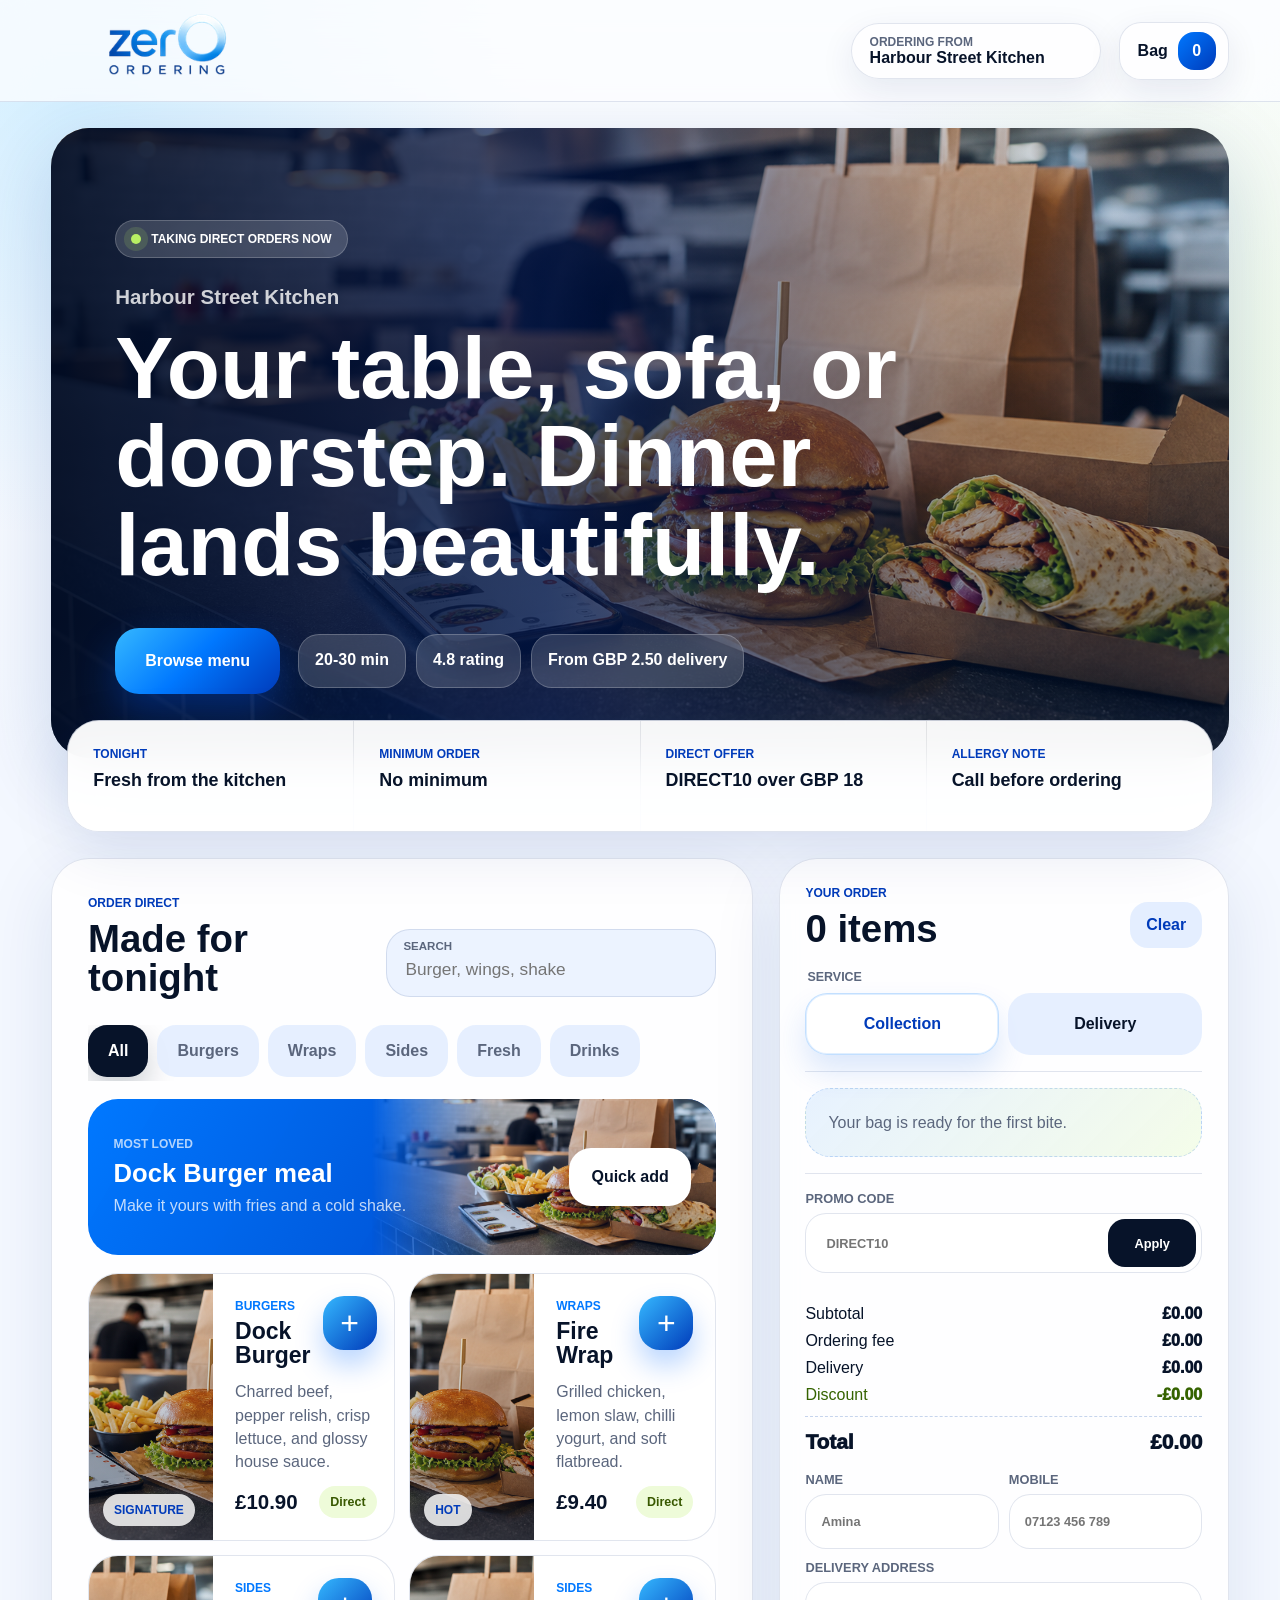
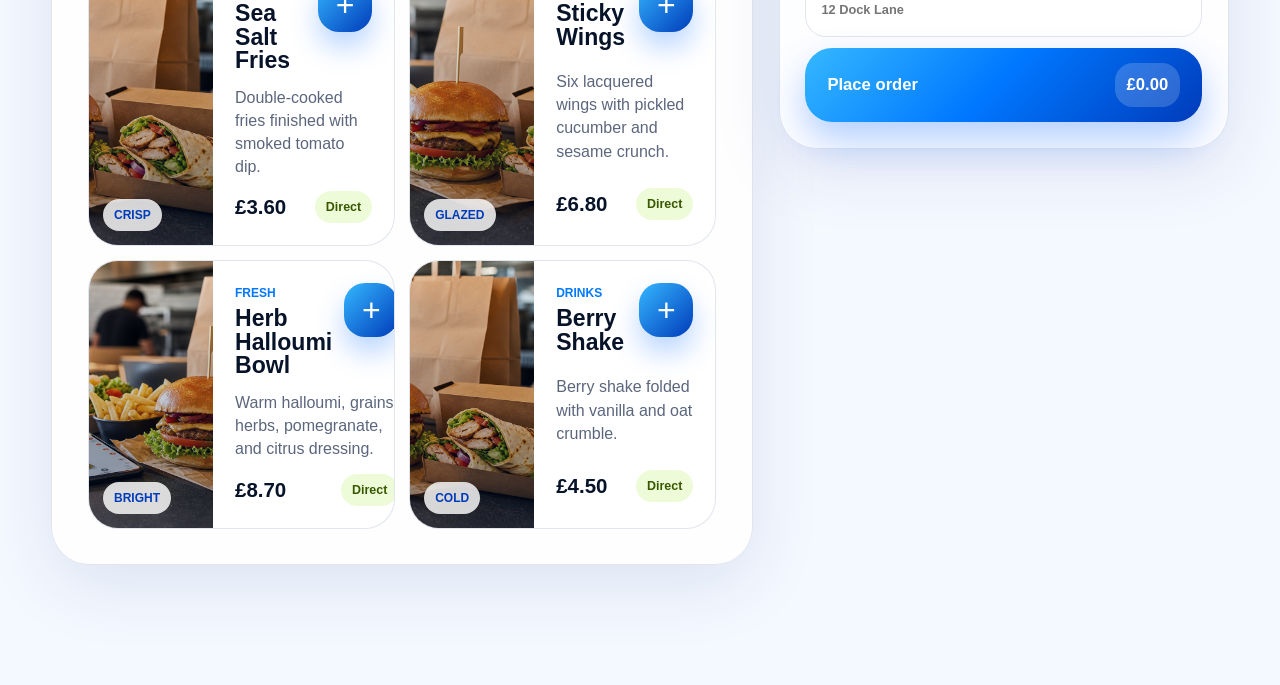
==== index.html @ 10708201 "Initial Zero Ordering customer app" ====
<!doctype html>
<html lang="en">
  <head>
    <meta charset="UTF-8" />
    <meta name="viewport" content="width=device-width, initial-scale=1.0" />
    <title>Zero Ordering</title>
    <link rel="stylesheet" href="./styles.css" />
  </head>
  <body>
    <header class="topbar">
      <a class="brand" href="#" aria-label="Zero Ordering">
        <img src="./assets/zero-ordering-logo.png" alt="Zero Ordering" />
      </a>
      <div class="venue-chip" aria-label="Current restaurant">
        <span>Ordering from</span>
        <strong>Harbour Street Kitchen</strong>
      </div>
      <button class="basket-jump" id="basket-jump" type="button" aria-label="Open basket">
        <span>Bag</span>
        <b id="top-count">0</b>
      </button>
    </header>

    <main class="customer-app">
      <section class="hero" aria-label="Restaurant ordering hero">
        <img src="./assets/order-hero.png" alt="Burger, wrap, fries, and takeaway packaging on a restaurant counter" />
        <div class="hero-wash"></div>
        <div class="hero-content">
          <div class="hero-brandline">
            <span class="live-dot"></span>
            Taking direct orders now
          </div>
          <p>Harbour Street Kitchen</p>
          <h1>Your table, sofa, or doorstep. Dinner lands beautifully.</h1>
          <div class="hero-actions">
            <button class="primary-action" id="browse-menu" type="button">Browse menu</button>
            <div class="hero-facts" aria-label="Order facts">
              <strong>20-30 min</strong>
              <strong>4.8 rating</strong>
              <strong>From GBP 2.50 delivery</strong>
            </div>
          </div>
        </div>
      </section>

      <section class="restaurant-bar" aria-label="Restaurant details">
        <div>
          <p>Tonight</p>
          <strong>Fresh from the kitchen</strong>
        </div>
        <div>
          <p>Minimum order</p>
          <strong>No minimum</strong>
        </div>
        <div>
          <p>Direct offer</p>
          <strong>DIRECT10 over GBP 18</strong>
        </div>
        <div>
          <p>Allergy note</p>
          <strong>Call before ordering</strong>
        </div>
      </section>

      <div class="order-layout" id="menu">
        <section class="menu-stage" aria-labelledby="menu-title">
          <div class="menu-command">
            <div>
              <p>Order direct</p>
              <h2 id="menu-title">Made for tonight</h2>
            </div>
            <label class="search-field">
              <span>Search</span>
              <input id="menu-search" type="search" placeholder="Burger, wings, shake" />
            </label>
          </div>

          <div class="category-rail" id="category-filters" aria-label="Menu categories"></div>
          <div class="feature-band">
            <div>
              <span>Most loved</span>
              <strong>Dock Burger meal</strong>
              <p>Make it yours with fries and a cold shake.</p>
            </div>
            <button type="button" id="quick-add">Quick add</button>
          </div>
          <div class="menu-grid" id="menu-grid"></div>
        </section>

        <aside class="checkout-card" id="basket" aria-live="polite">
          <div class="basket-head">
            <div>
              <p>Your order</p>
              <h2 id="cart-count">0 items</h2>
            </div>
            <button class="clear-button" id="clear-cart" type="button" aria-label="Clear basket" title="Clear basket">
              Clear
            </button>
          </div>

          <fieldset class="service-toggle">
            <legend>Service</legend>
            <label>
              <input type="radio" name="fulfilment" value="Collection" checked />
              <span>Collection</span>
            </label>
            <label>
              <input type="radio" name="fulfilment" value="Delivery" />
              <span>Delivery</span>
            </label>
          </fieldset>

          <div class="cart-lines" id="cart-lines"></div>

          <label class="promo-field">
            Promo code
            <span>
              <input id="promo-code" type="text" placeholder="DIRECT10" maxlength="16" />
              <button id="apply-promo" type="button">Apply</button>
            </span>
          </label>
          <p class="promo-note" id="promo-note"></p>

          <dl class="totals">
            <div><dt>Subtotal</dt><dd id="subtotal">GBP 0.00</dd></div>
            <div><dt>Ordering fee</dt><dd id="ordering-fee">GBP 0.00</dd></div>
            <div><dt>Delivery</dt><dd id="delivery-fee">GBP 0.00</dd></div>
            <div class="discount-row"><dt>Discount</dt><dd id="discount">-GBP 0.00</dd></div>
            <div class="grand-total"><dt>Total</dt><dd id="grand-total">GBP 1.00</dd></div>
          </dl>

          <form class="checkout-form" id="checkout-form">
            <div class="form-pair">
              <label>
                Name
                <input required name="name" type="text" placeholder="Amina" />
              </label>
              <label>
                Mobile
                <input required name="phone" type="tel" placeholder="07123 456 789" />
              </label>
            </div>
            <label class="address-field" hidden>
              Delivery address
              <input name="address" type="text" placeholder="12 Dock Lane" />
            </label>
            <button class="pay-button" type="submit">
              <span>Place order</span>
              <strong id="pay-total">GBP 1.00</strong>
            </button>
          </form>

          <div class="order-confirmation" id="order-confirmation" hidden>
            <span>Sent to the kitchen</span>
            <strong id="confirmation-number"></strong>
            <p id="confirmation-copy"></p>
          </div>
        </aside>
      </div>
    </main>

    <template id="menu-card-template">
      <article class="menu-card">
        <div class="dish-visual">
          <span></span>
        </div>
        <div class="dish-copy">
          <header>
            <div>
              <small></small>
              <h3></h3>
            </div>
            <button class="add-button" type="button" aria-label="">+</button>
          </header>
          <p></p>
          <footer>
            <b></b>
            <strong></strong>
          </footer>
        </div>
      </article>
    </template>

    <div class="mobile-basket" id="mobile-basket">
      <button type="button" id="mobile-basket-button">
        <span><b id="mobile-count">0</b> items</span>
        <strong id="mobile-total">GBP 1.00</strong>
      </button>
    </div>

    <div class="toast" id="toast" role="status" aria-live="polite"></div>
    <script src="./app.js"></script>
  </body>
</html>
---- styles.css ----
:root {
  color-scheme: light;
  --zero: #0078ff;
  --zero-bright: #35b8ff;
  --zero-deep: #003bba;
  --ink: #071329;
  --muted: #5b667d;
  --paper: #f4f8ff;
  --panel: rgba(255, 255, 255, 0.86);
  --white: #fff;
  --line: rgba(11, 47, 113, 0.12);
  --lime: #b8ef63;
  --coral: #ff6f61;
  --gold: #ffca4a;
  --shadow: 0 24px 80px rgba(0, 55, 145, 0.18);
}

* {
  box-sizing: border-box;
  letter-spacing: 0;
}

html {
  scroll-behavior: smooth;
}

body {
  background:
    radial-gradient(circle at 6% 4%, rgba(53, 184, 255, 0.2), transparent 28rem),
    radial-gradient(circle at 92% 16%, rgba(184, 239, 99, 0.16), transparent 24rem),
    linear-gradient(180deg, #fbfdff 0, var(--paper) 48rem);
  color: var(--ink);
  font-family: Inter, "SF Pro Text", "Segoe UI", Arial, sans-serif;
  margin: 0;
}

button,
input {
  font: inherit;
}

button {
  cursor: pointer;
}

img {
  display: block;
  max-width: 100%;
}

p {
  color: var(--muted);
  line-height: 1.45;
  margin: 0;
}

h1,
h2,
h3 {
  line-height: 1.02;
  margin: 0;
}

.topbar {
  align-items: center;
  backdrop-filter: blur(24px);
  background: rgba(251, 253, 255, 0.78);
  border-bottom: 1px solid var(--line);
  display: grid;
  gap: 18px;
  grid-template-columns: 1fr auto auto;
  min-height: 92px;
  padding: 12px clamp(16px, 4vw, 56px);
  position: sticky;
  top: 0;
  z-index: 6;
}

.brand {
  width: min(232px, 48vw);
}

.brand img {
  height: auto;
  width: 100%;
}

.venue-chip,
.basket-jump {
  background: rgba(255, 255, 255, 0.78);
  border: 1px solid var(--line);
  box-shadow: 0 12px 35px rgba(0, 34, 99, 0.09);
}

.venue-chip {
  border-radius: 999px;
  display: grid;
  min-width: 250px;
  padding: 11px 18px;
}

.venue-chip span,
.hero-brandline,
.restaurant-bar p,
.menu-command p,
.basket-head p,
.menu-card small {
  font-size: 0.75rem;
  font-weight: 850;
  text-transform: uppercase;
}

.venue-chip span {
  color: var(--muted);
}

.basket-jump {
  align-items: center;
  border-radius: 22px;
  color: var(--ink);
  display: inline-flex;
  font-weight: 850;
  gap: 10px;
  min-height: 58px;
  padding: 0 12px 0 18px;
}

.basket-jump b {
  background: linear-gradient(135deg, var(--zero), var(--zero-deep));
  border-radius: 16px;
  color: white;
  display: grid;
  height: 38px;
  min-width: 38px;
  place-items: center;
}

.customer-app {
  margin: 0 auto;
  max-width: 1500px;
  padding: clamp(14px, 2vw, 28px) clamp(14px, 4vw, 56px) 120px;
}

.hero {
  border-radius: clamp(26px, 3vw, 46px);
  box-shadow: var(--shadow);
  height: min(70vh, 760px);
  min-height: 610px;
  overflow: hidden;
  position: relative;
}

.hero > img {
  height: 100%;
  object-fit: cover;
  object-position: center;
  width: 100%;
}

.hero-wash {
  background:
    linear-gradient(90deg, rgba(0, 11, 35, 0.92) 0%, rgba(0, 24, 82, 0.66) 42%, rgba(0, 88, 212, 0.08) 76%),
    linear-gradient(180deg, rgba(4, 18, 50, 0.08), rgba(3, 13, 35, 0.5));
  inset: 0;
  position: absolute;
}

.hero-content {
  bottom: clamp(26px, 5vw, 72px);
  color: white;
  left: clamp(22px, 5vw, 76px);
  max-width: 830px;
  position: absolute;
  right: 22px;
  z-index: 1;
}

.hero-brandline {
  align-items: center;
  background: rgba(255, 255, 255, 0.16);
  border: 1px solid rgba(255, 255, 255, 0.2);
  border-radius: 999px;
  display: inline-flex;
  gap: 10px;
  margin-bottom: 24px;
  padding: 11px 15px;
}

.live-dot {
  background: var(--lime);
  border-radius: 50%;
  box-shadow: 0 0 0 7px rgba(184, 239, 99, 0.14);
  height: 10px;
  width: 10px;
}

.hero p {
  color: rgba(255, 255, 255, 0.8);
  font-size: clamp(1rem, 1.6vw, 1.28rem);
  font-weight: 750;
  margin-bottom: 12px;
}

.hero h1 {
  font-size: clamp(2.8rem, 6.8vw, 7.6rem);
  max-width: 980px;
  text-wrap: balance;
}

.hero-actions {
  align-items: center;
  display: flex;
  flex-wrap: wrap;
  gap: 18px;
  margin-top: clamp(24px, 3vw, 38px);
}

.primary-action,
.pay-button,
.feature-band button {
  background: linear-gradient(135deg, var(--zero-bright), var(--zero) 48%, var(--zero-deep));
  border: 0;
  box-shadow: 0 18px 38px rgba(0, 93, 255, 0.3);
  color: white;
  font-weight: 900;
}

.primary-action {
  border-radius: 24px;
  min-height: 66px;
  padding: 0 30px;
}

.hero-facts {
  display: flex;
  flex-wrap: wrap;
  gap: 10px;
}

.hero-facts strong {
  backdrop-filter: blur(16px);
  background: rgba(255, 255, 255, 0.16);
  border: 1px solid rgba(255, 255, 255, 0.22);
  border-radius: 21px;
  min-height: 54px;
  padding: 16px;
}

.restaurant-bar {
  backdrop-filter: blur(20px);
  background: var(--panel);
  border: 1px solid var(--line);
  border-radius: 32px;
  box-shadow: 0 20px 60px rgba(0, 45, 125, 0.1);
  display: grid;
  gap: 1px;
  grid-template-columns: repeat(4, 1fr);
  margin: -38px auto 26px;
  overflow: hidden;
  position: relative;
  width: min(1180px, calc(100% - 32px));
  z-index: 2;
}

.restaurant-bar div {
  background: rgba(255, 255, 255, 0.74);
  min-height: 110px;
  padding: 25px;
}

.restaurant-bar p,
.menu-command p,
.basket-head p {
  color: var(--zero-deep);
  margin-bottom: 7px;
}

.restaurant-bar strong {
  font-size: clamp(1rem, 1.4vw, 1.28rem);
}

.order-layout {
  align-items: start;
  display: grid;
  gap: clamp(16px, 2vw, 28px);
  grid-template-columns: minmax(0, 1fr) minmax(390px, 450px);
}

.menu-stage,
.checkout-card {
  backdrop-filter: blur(22px);
  background: var(--panel);
  border: 1px solid var(--line);
  box-shadow: 0 20px 70px rgba(0, 47, 132, 0.1);
  min-width: 0;
}

.menu-stage {
  border-radius: 38px;
  padding: clamp(18px, 2.8vw, 38px);
}

.menu-command {
  align-items: end;
  display: flex;
  gap: 20px;
  justify-content: space-between;
}

.menu-command h2,
.basket-head h2 {
  font-size: clamp(1.8rem, 3vw, 3.3rem);
}

.search-field {
  background: rgba(233, 242, 255, 0.86);
  border: 1px solid var(--line);
  border-radius: 24px;
  color: var(--muted);
  display: grid;
  gap: 2px;
  min-width: min(330px, 100%);
  padding: 10px 16px 12px;
}

.search-field span {
  font-size: 0.72rem;
  font-weight: 850;
  text-transform: uppercase;
}

input {
  background: transparent;
  border: 0;
  color: var(--ink);
  min-height: 30px;
  min-width: 0;
  outline: 0;
}

.search-field input {
  font-size: 1.08rem;
}

.category-rail {
  display: flex;
  gap: 9px;
  margin: 28px 0 18px;
  overflow-x: auto;
  padding-bottom: 4px;
  scrollbar-width: none;
}

.category-rail::-webkit-scrollbar {
  display: none;
}

.category-rail button {
  background: rgba(226, 237, 255, 0.86);
  border: 1px solid transparent;
  border-radius: 19px;
  color: var(--muted);
  flex: 0 0 auto;
  font-weight: 800;
  min-height: 52px;
  padding: 0 19px;
}

.category-rail button.active {
  background: var(--ink);
  box-shadow: 0 14px 30px rgba(7, 19, 41, 0.2);
  color: white;
}

.feature-band {
  align-items: center;
  background:
    linear-gradient(120deg, rgba(0, 120, 255, 0.96), rgba(0, 58, 186, 0.98)),
    var(--zero);
  border-radius: 30px;
  color: white;
  display: flex;
  gap: 18px;
  justify-content: space-between;
  margin-bottom: 18px;
  min-height: 156px;
  overflow: hidden;
  padding: clamp(18px, 2vw, 28px);
  position: relative;
}

.feature-band::after {
  background: url("./assets/order-hero.png") center right / cover;
  content: "";
  inset: 0 0 0 45%;
  mask-image: linear-gradient(90deg, transparent, black 35%);
  opacity: 0.9;
  position: absolute;
}

.feature-band div,
.feature-band button {
  position: relative;
  z-index: 1;
}

.feature-band span {
  color: rgba(255, 255, 255, 0.7);
  display: block;
  font-size: 0.75rem;
  font-weight: 900;
  margin-bottom: 8px;
  text-transform: uppercase;
}

.feature-band strong {
  display: block;
  font-size: clamp(1.45rem, 2vw, 2.2rem);
}

.feature-band p {
  color: rgba(255, 255, 255, 0.76);
  margin-top: 6px;
}

.feature-band button {
  background: white;
  border-radius: 22px;
  box-shadow: 0 18px 38px rgba(1, 14, 48, 0.28);
  color: var(--ink);
  min-height: 58px;
  padding: 0 22px;
  white-space: nowrap;
}

.menu-grid {
  display: grid;
  gap: 14px;
  grid-template-columns: repeat(2, minmax(0, 1fr));
}

.menu-card {
  background: rgba(255, 255, 255, 0.88);
  border: 1px solid var(--line);
  border-radius: 30px;
  display: grid;
  grid-template-columns: minmax(124px, 38%) 1fr;
  min-height: 250px;
  overflow: hidden;
  transition: transform 180ms ease, box-shadow 180ms ease;
}

.menu-card:hover {
  box-shadow: 0 24px 56px rgba(0, 45, 125, 0.14);
  transform: translateY(-3px);
}

.dish-visual {
  background: url("./assets/order-hero.png") center / cover;
  min-height: 100%;
  overflow: hidden;
  position: relative;
}

.menu-card:nth-child(2n) .dish-visual {
  background-position: 68% center;
}

.menu-card:nth-child(3n) .dish-visual {
  background-position: 88% center;
}

.dish-visual::after {
  background: linear-gradient(180deg, transparent, rgba(0, 18, 52, 0.42));
  content: "";
  inset: 0;
  position: absolute;
}

.dish-visual span {
  backdrop-filter: blur(10px);
  background: rgba(255, 255, 255, 0.82);
  border-radius: 999px;
  bottom: 14px;
  color: var(--zero-deep);
  font-size: 0.75rem;
  font-weight: 900;
  left: 14px;
  padding: 9px 11px;
  position: absolute;
  text-transform: uppercase;
  z-index: 1;
}

.dish-copy {
  display: grid;
  gap: 13px;
  padding: clamp(15px, 1.8vw, 22px);
}

.dish-copy header,
.dish-copy footer,
.basket-head,
.cart-line,
.totals div {
  display: flex;
  justify-content: space-between;
}

.dish-copy header {
  align-items: start;
  gap: 12px;
}

.menu-card small {
  color: var(--zero);
}

.menu-card h3 {
  font-size: clamp(1.18rem, 1.8vw, 1.7rem);
  margin-top: 6px;
}

.add-button,
.clear-button,
.quantity-buttons button {
  border: 0;
}

.add-button {
  background: linear-gradient(135deg, var(--zero-bright), var(--zero-deep));
  border-radius: 21px;
  box-shadow: 0 15px 28px rgba(0, 103, 255, 0.28);
  color: white;
  flex: 0 0 auto;
  font-size: 2rem;
  height: 54px;
  line-height: 1;
  width: 54px;
}

.dish-copy p {
  min-height: 62px;
}

.dish-copy footer {
  align-items: center;
  gap: 10px;
}

.dish-copy footer b {
  font-size: 1.28rem;
}

.dish-copy footer strong {
  background: rgba(184, 239, 99, 0.24);
  border-radius: 999px;
  color: #385800;
  font-size: 0.78rem;
  padding: 9px 11px;
}

.menu-card.sold-out {
  filter: grayscale(1);
  opacity: 0.62;
}

.menu-card.sold-out .add-button {
  cursor: not-allowed;
}

.checkout-card {
  border-radius: 38px;
  padding: clamp(18px, 2vw, 28px);
  position: sticky;
  top: 116px;
}

.basket-head {
  align-items: end;
  gap: 16px;
}

.clear-button {
  background: rgba(226, 237, 255, 0.9);
  border-radius: 18px;
  color: var(--zero-deep);
  font-weight: 850;
  min-height: 46px;
  padding: 0 16px;
}

.service-toggle {
  border: 0;
  display: grid;
  gap: 9px;
  grid-template-columns: 1fr 1fr;
  margin: 22px 0 16px;
  padding: 0;
}

.service-toggle legend {
  color: var(--muted);
  font-size: 0.78rem;
  font-weight: 900;
  margin-bottom: 9px;
  text-transform: uppercase;
}

.service-toggle input {
  height: 1px;
  opacity: 0;
  position: absolute;
  width: 1px;
}

.service-toggle span {
  background: rgba(226, 237, 255, 0.86);
  border: 1px solid transparent;
  border-radius: 22px;
  display: grid;
  font-weight: 850;
  min-height: 62px;
  place-items: center;
}

.service-toggle input:checked + span {
  background: rgba(255, 255, 255, 0.98);
  border-color: rgba(0, 120, 255, 0.24);
  box-shadow: inset 0 0 0 1px rgba(0, 120, 255, 0.12), 0 16px 30px rgba(0, 95, 230, 0.14);
  color: var(--zero-deep);
}

.cart-lines {
  border-bottom: 1px solid var(--line);
  border-top: 1px solid var(--line);
  display: grid;
  gap: 11px;
  min-height: 98px;
  padding: 16px 0;
}

.cart-empty {
  align-self: center;
  background: linear-gradient(135deg, rgba(0, 120, 255, 0.09), rgba(184, 239, 99, 0.14));
  border: 1px dashed rgba(0, 91, 215, 0.2);
  border-radius: 25px;
  padding: 22px;
}

.cart-line {
  align-items: center;
  background: rgba(255, 255, 255, 0.88);
  border: 1px solid var(--line);
  border-radius: 24px;
  gap: 12px;
  padding: 12px;
}

.cart-line small {
  color: var(--muted);
  display: block;
  margin-top: 4px;
}

.cart-line b {
  white-space: nowrap;
}

.quantity-buttons {
  align-items: center;
  background: rgba(226, 237, 255, 0.9);
  border-radius: 18px;
  display: flex;
  gap: 4px;
  padding: 4px;
}

.quantity-buttons button {
  background: white;
  border-radius: 14px;
  color: var(--zero-deep);
  font-size: 1.15rem;
  font-weight: 950;
  height: 35px;
  width: 35px;
}

.quantity-buttons span {
  font-weight: 950;
  min-width: 24px;
  text-align: center;
}

.promo-field,
.checkout-form label {
  color: var(--muted);
  display: grid;
  font-size: 0.8rem;
  font-weight: 900;
  gap: 7px;
  text-transform: uppercase;
}

.promo-field {
  margin-top: 17px;
}

.promo-field span,
.promo-field input,
.checkout-form input {
  border: 1px solid var(--line);
  border-radius: 21px;
}

.promo-field span {
  background: rgba(255, 255, 255, 0.86);
  display: grid;
  gap: 8px;
  grid-template-columns: 1fr auto;
  padding: 5px;
}

.promo-field input,
.checkout-form input {
  background: rgba(255, 255, 255, 0.86);
  color: var(--ink);
  min-height: 55px;
  padding: 0 15px;
  text-transform: none;
}

.promo-field span input {
  background: transparent;
  border: 0;
  min-height: 48px;
}

.promo-field button {
  background: var(--ink);
  border: 0;
  border-radius: 17px;
  color: white;
  font-weight: 900;
  min-width: 88px;
}

.promo-note {
  color: var(--zero-deep);
  font-size: 0.9rem;
  min-height: 22px;
  padding-top: 6px;
}

.totals {
  display: grid;
  gap: 9px;
  margin: 10px 0 18px;
}

.totals dd {
  font-weight: 950;
  margin: 0;
}

.discount-row {
  color: #356300;
}

.grand-total {
  border-top: 1px dashed rgba(0, 63, 174, 0.22);
  font-size: 1.3rem;
  font-weight: 950;
  margin-top: 3px;
  padding-top: 13px;
}

.checkout-form {
  display: grid;
  gap: 11px;
}

.form-pair {
  display: grid;
  gap: 10px;
  grid-template-columns: 1fr 1fr;
}

.pay-button {
  align-items: center;
  border-radius: 27px;
  display: flex;
  font-size: 1.04rem;
  justify-content: space-between;
  min-height: 74px;
  padding: 0 22px;
}

.pay-button strong {
  background: rgba(255, 255, 255, 0.18);
  border-radius: 18px;
  padding: 12px;
}

.order-confirmation {
  background: linear-gradient(135deg, rgba(184, 239, 99, 0.22), rgba(53, 184, 255, 0.16));
  border: 1px solid rgba(0, 120, 255, 0.18);
  border-radius: 28px;
  display: grid;
  gap: 5px;
  margin-top: 14px;
  padding: 18px;
}

.order-confirmation[hidden] {
  display: none;
}

.order-confirmation span {
  color: #356300;
  font-size: 0.76rem;
  font-weight: 950;
  text-transform: uppercase;
}

.order-confirmation strong {
  font-size: 1.65rem;
}

.mobile-basket {
  display: none;
}

.mobile-basket[hidden] {
  display: none;
}

.toast {
  background: var(--ink);
  border-radius: 24px;
  bottom: 24px;
  box-shadow: var(--shadow);
  color: white;
  left: 50%;
  max-width: min(440px, calc(100vw - 32px));
  opacity: 0;
  padding: 16px 20px;
  pointer-events: none;
  position: fixed;
  transform: translate(-50%, 22px);
  transition: 180ms ease;
  z-index: 8;
}

.toast.show {
  opacity: 1;
  transform: translate(-50%, 0);
}

@media (max-width: 1180px) {
  .order-layout {
    grid-template-columns: 1fr;
  }

  .checkout-card {
    position: static;
  }
}

@media (max-width: 920px) {
  .topbar {
    grid-template-columns: 1fr auto;
  }

  .venue-chip {
    display: none;
  }

  .hero {
    height: 690px;
    min-height: 690px;
  }

  .restaurant-bar {
    grid-template-columns: repeat(2, 1fr);
  }

  .menu-command {
    align-items: stretch;
    flex-direction: column;
  }

  .search-field {
    min-width: 0;
  }
}

@media (max-width: 720px) {
  .topbar {
    min-height: 78px;
    padding-left: 14px;
    padding-right: 14px;
  }

  .brand {
    width: min(180px, 54vw);
  }

  .basket-jump {
    min-height: 52px;
    padding-left: 14px;
  }

  .basket-jump span {
    display: none;
  }

  .customer-app {
    padding-left: 12px;
    padding-right: 12px;
  }

  .hero {
    border-radius: 32px;
    height: calc(100svh - 98px);
    min-height: 620px;
  }

  .hero > img {
    object-position: 65% center;
  }

  .hero-wash {
    background:
      linear-gradient(180deg, rgba(0, 20, 69, 0.12), rgba(0, 11, 35, 0.88) 68%),
      linear-gradient(90deg, rgba(0, 30, 96, 0.55), transparent);
  }

  .hero-content {
    bottom: 22px;
    left: 18px;
    right: 18px;
  }

  .hero-brandline {
    margin-bottom: 17px;
  }

  .hero h1 {
    font-size: clamp(2.65rem, 12vw, 4.6rem);
  }

  .primary-action {
    border-radius: 22px;
    min-height: 60px;
    width: 100%;
  }

  .hero-facts {
    display: grid;
    grid-template-columns: 1fr 1fr;
    width: 100%;
  }

  .hero-facts strong:last-child {
    grid-column: 1 / -1;
  }

  .restaurant-bar {
    border-radius: 28px;
    margin-top: -18px;
    width: calc(100% - 8px);
  }

  .restaurant-bar div {
    min-height: 95px;
    padding: 17px;
  }

  .menu-stage,
  .checkout-card {
    border-radius: 30px;
  }

  .feature-band {
    align-items: start;
    flex-direction: column;
  }

  .feature-band::after {
    inset: 0;
    opacity: 0.34;
  }

  .menu-grid {
    grid-template-columns: 1fr;
  }

  .menu-card {
    border-radius: 28px;
    grid-template-columns: 132px 1fr;
    min-height: 238px;
  }

  .form-pair {
    grid-template-columns: 1fr;
  }

  .mobile-basket {
    bottom: 12px;
    display: block;
    left: 12px;
    position: fixed;
    right: 12px;
    z-index: 7;
  }

  .mobile-basket button {
    align-items: center;
    background: rgba(7, 19, 41, 0.94);
    border: 1px solid rgba(255, 255, 255, 0.16);
    border-radius: 28px;
    box-shadow: 0 22px 48px rgba(0, 20, 64, 0.32);
    color: white;
    display: flex;
    font-weight: 950;
    justify-content: space-between;
    min-height: 68px;
    padding: 0 18px;
    width: 100%;
  }

  .mobile-basket b {
    background: var(--zero);
    border-radius: 999px;
    display: inline-grid;
    height: 30px;
    margin-right: 7px;
    place-items: center;
    width: 30px;
  }
}

@media (max-width: 510px) {
  .restaurant-bar {
    grid-template-columns: 1fr;
  }

  .restaurant-bar div {
    min-height: 0;
  }

  .menu-card {
    grid-template-columns: 1fr;
  }

  .dish-visual {
    min-height: 190px;
  }

  .cart-line {
    align-items: stretch;
    flex-wrap: wrap;
  }
}
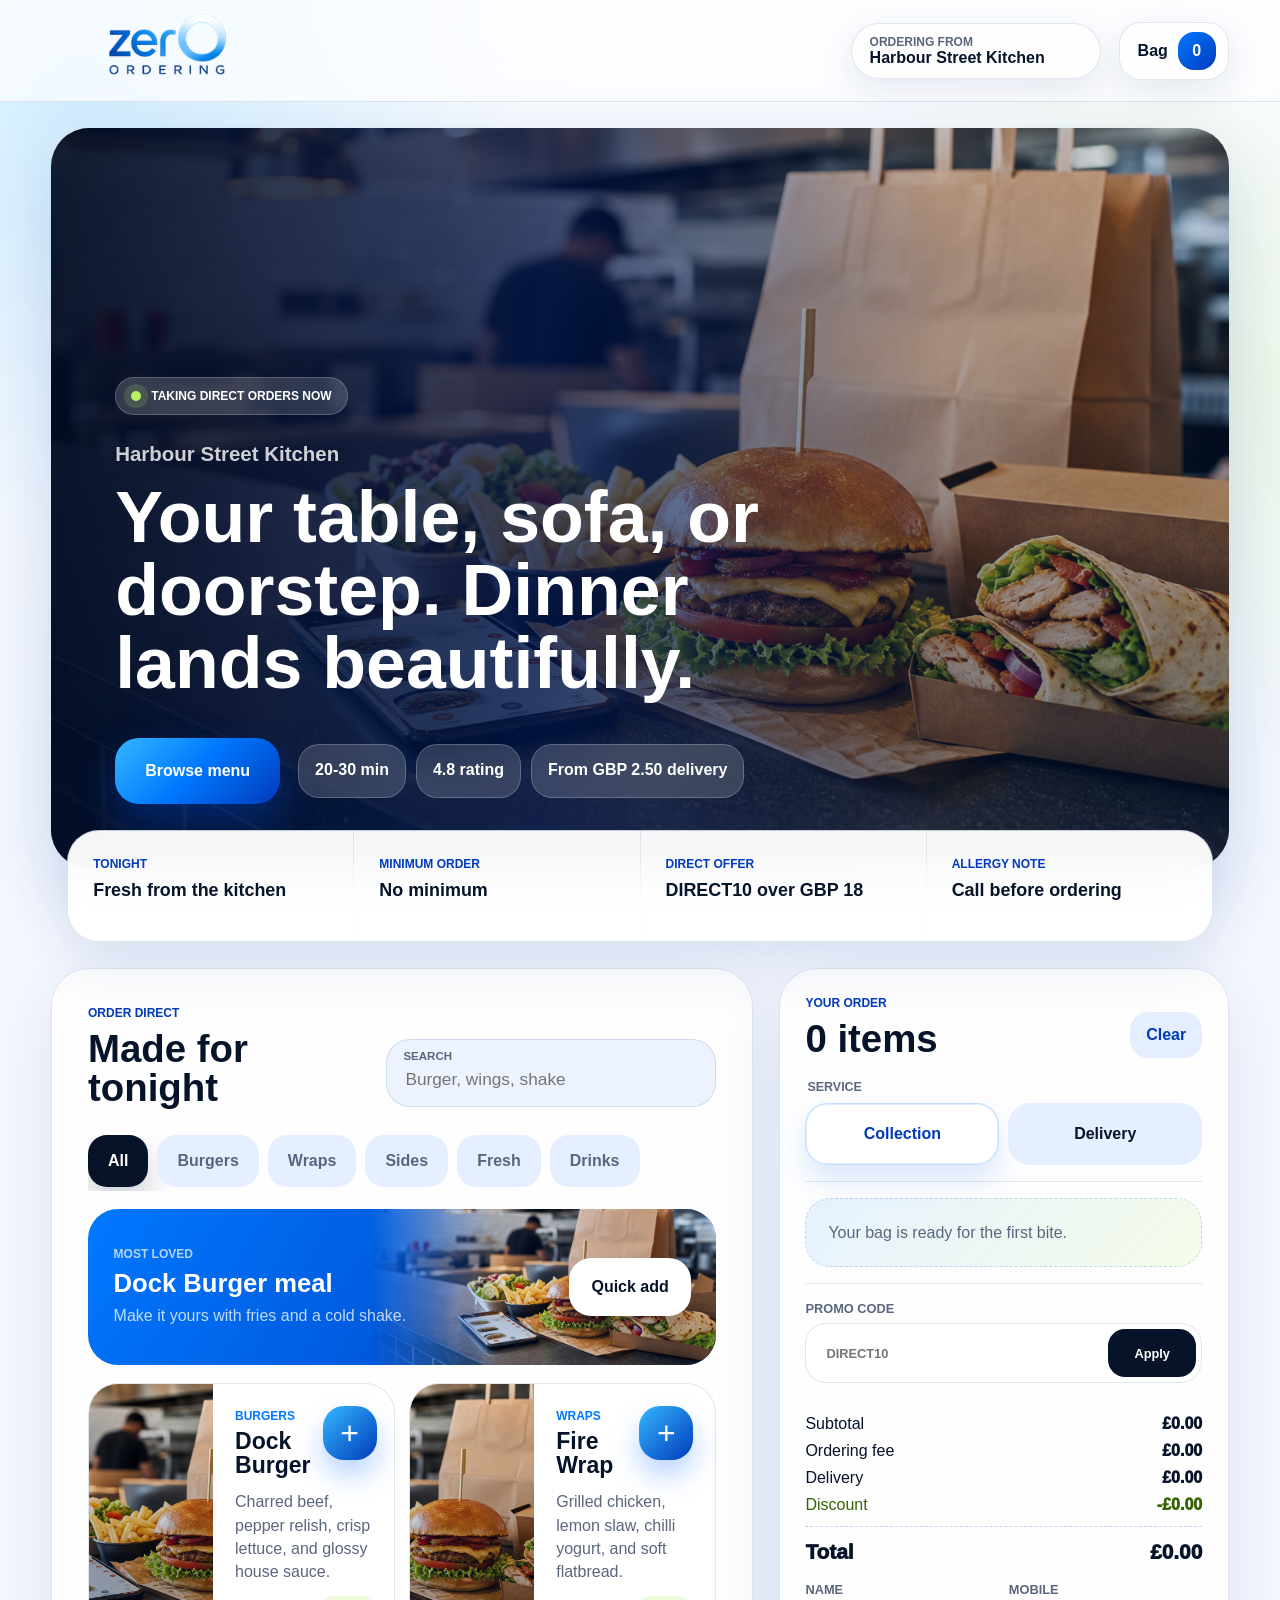
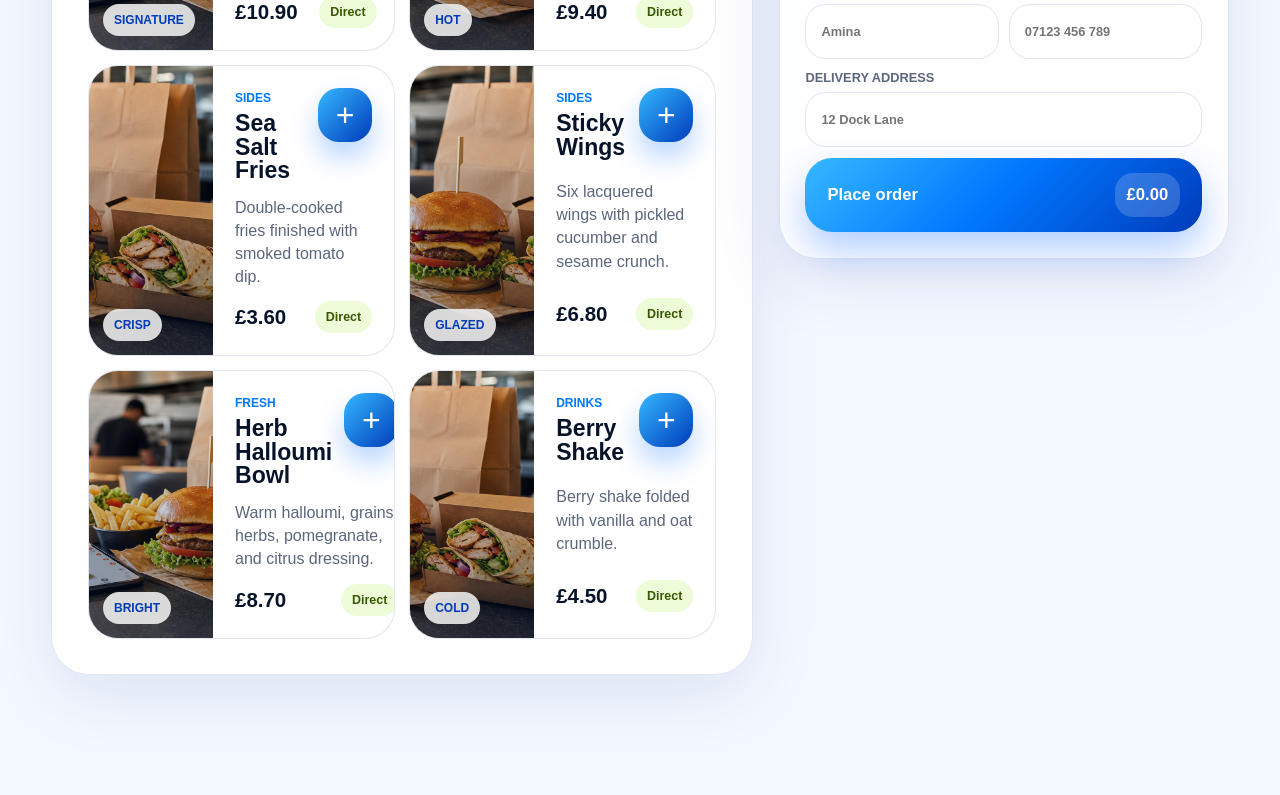
==== commit a02d7c76: "Add takeaway menu dashboard" ====
--- a/index.html
+++ b/index.html
@@ -189,6 +189,7 @@
     </div>
 
     <div class="toast" id="toast" role="status" aria-live="polite"></div>
+    <script src="./menu-api.js"></script>
     <script src="./app.js"></script>
   </body>
 </html>
--- a/styles.css
+++ b/styles.css
@@ -144,8 +144,7 @@
 .hero {
   border-radius: clamp(26px, 3vw, 46px);
   box-shadow: var(--shadow);
-  height: min(70vh, 760px);
-  min-height: 610px;
+  height: clamp(660px, calc(100svh - 160px), 760px);
   overflow: hidden;
   position: relative;
 }
@@ -202,7 +201,7 @@
 }
 
 .hero h1 {
-  font-size: clamp(2.8rem, 6.8vw, 7.6rem);
+  font-size: clamp(2.8rem, 5.6vw, 6.35rem);
   max-width: 980px;
   text-wrap: balance;
 }
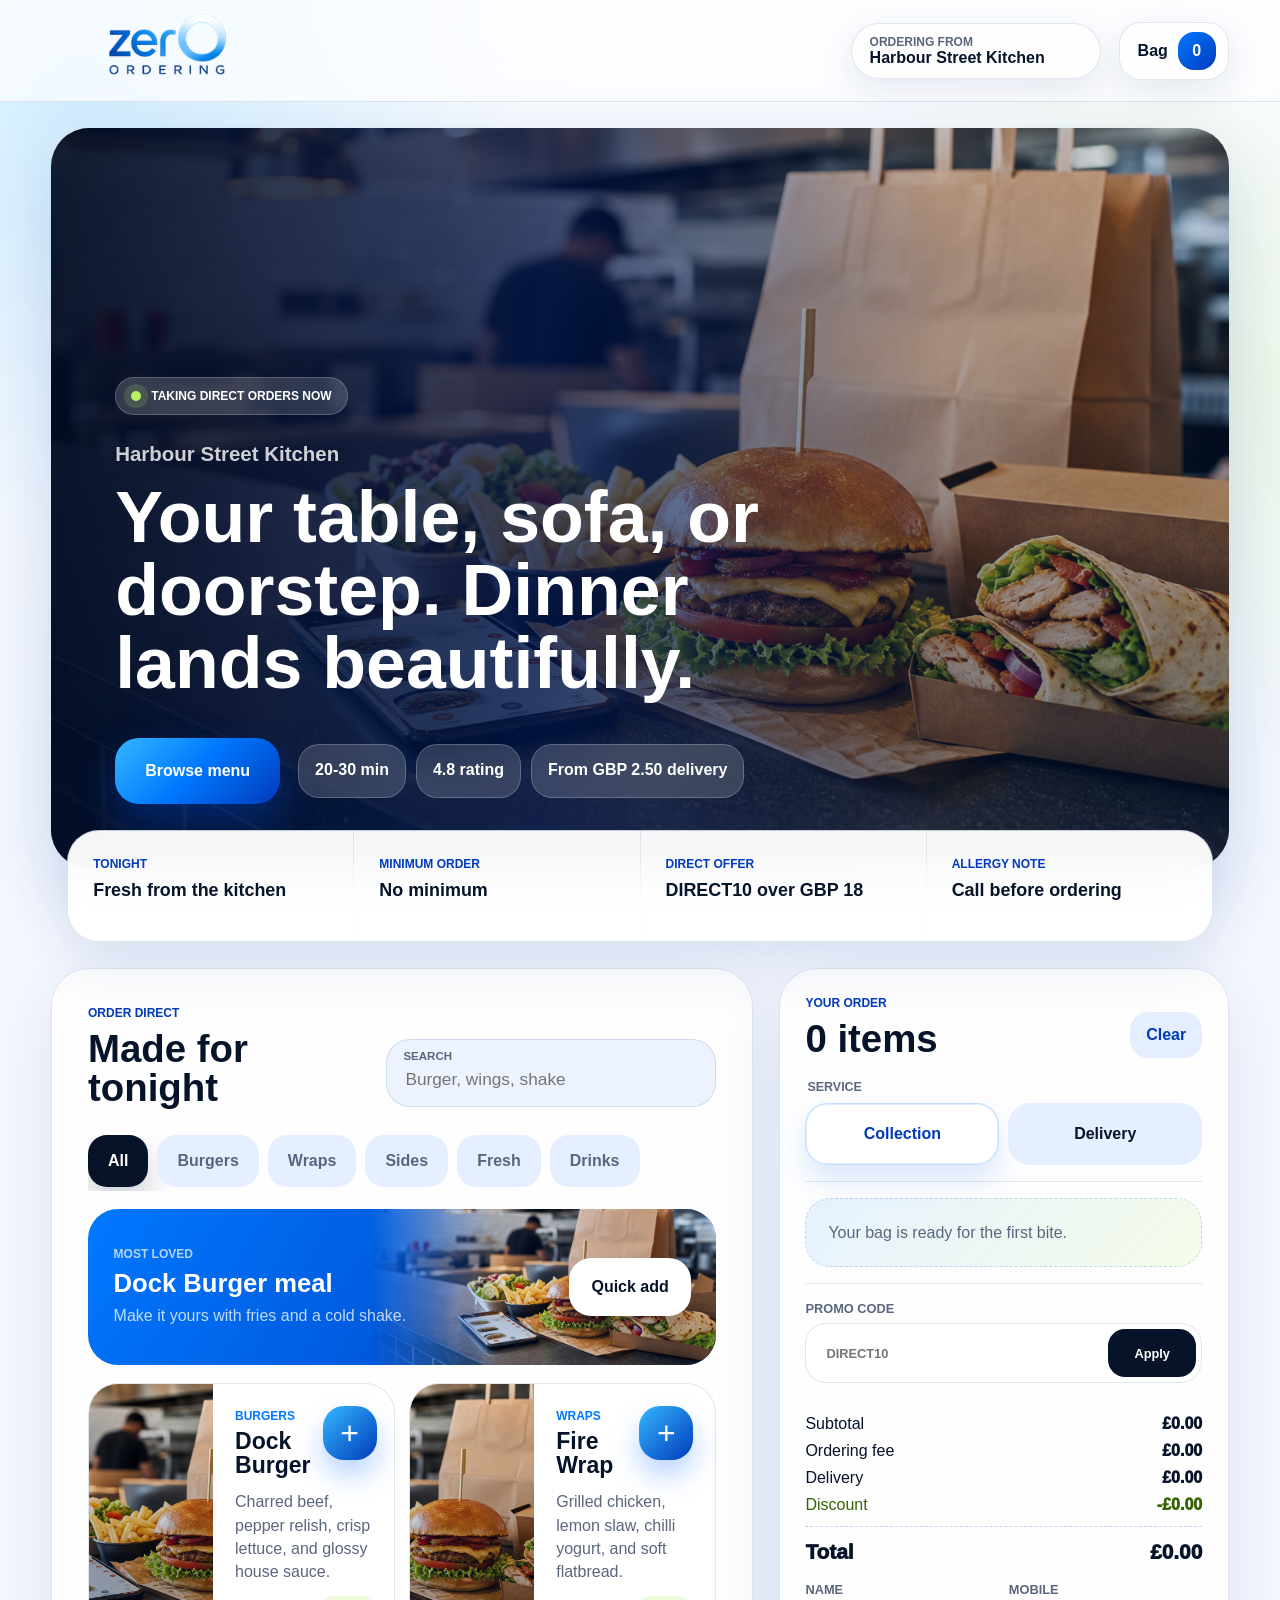
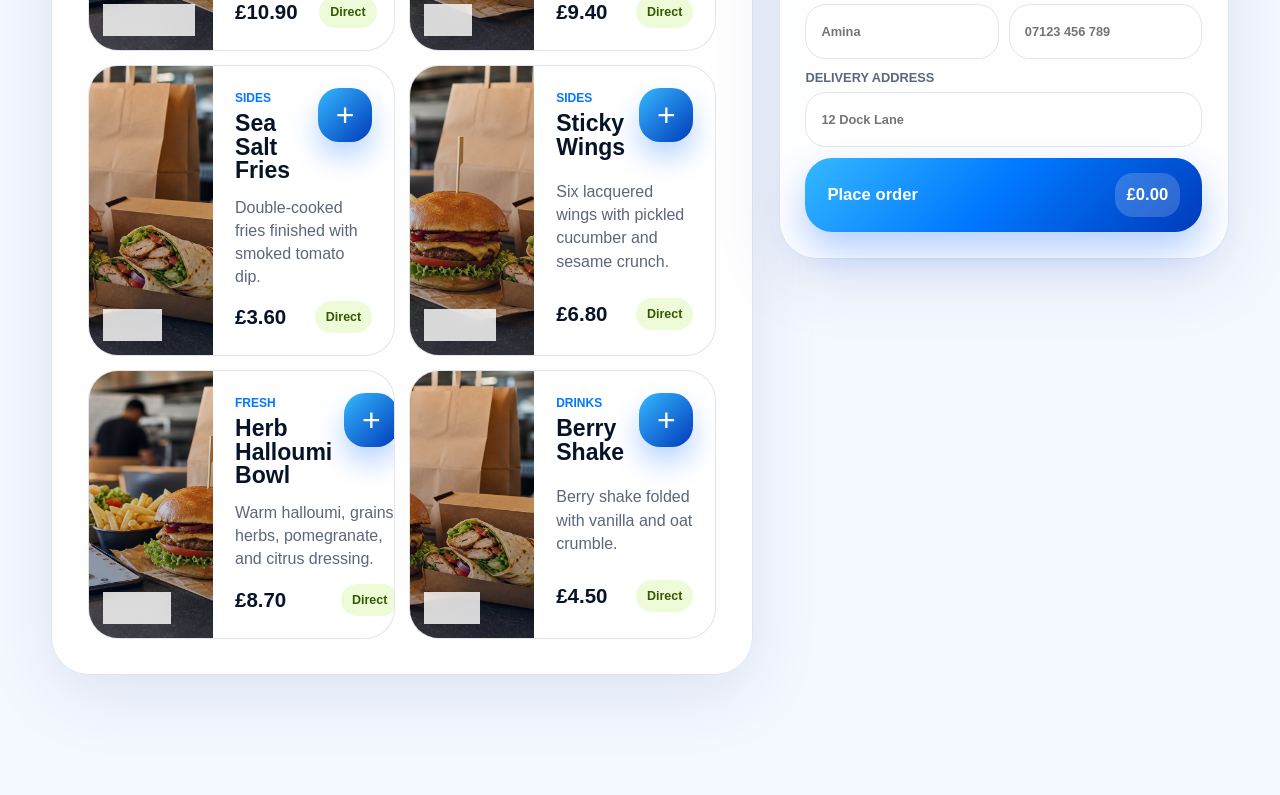
==== commit abea0efc: "Build takeaway control and master dashboards" ====
--- a/index.html
+++ b/index.html
@@ -189,6 +189,19 @@
     </div>
 
     <div class="toast" id="toast" role="status" aria-live="polite"></div>
+    <section class="option-modal" id="option-modal" hidden aria-labelledby="option-title">
+      <form id="option-form">
+        <header>
+          <div>
+            <p>Customise</p>
+            <h2 id="option-title"></h2>
+          </div>
+          <button id="close-options" type="button" aria-label="Close options">x</button>
+        </header>
+        <div class="option-groups" id="customer-option-groups"></div>
+        <button class="pay-button" type="submit"><span>Add to bag</span><strong id="option-total"></strong></button>
+      </form>
+    </section>
     <script src="./menu-api.js"></script>
     <script src="./app.js"></script>
   </body>
--- a/styles.css
+++ b/styles.css
@@ -856,6 +856,100 @@
   transform: translate(-50%, 0);
 }
 
+.option-modal {
+  background: rgba(4, 14, 39, 0.52);
+  display: grid;
+  inset: 0;
+  padding: 18px;
+  place-items: center;
+  position: fixed;
+  z-index: 10;
+}
+
+.option-modal[hidden] {
+  display: none;
+}
+
+#option-form {
+  background: rgba(255, 255, 255, 0.96);
+  border: 1px solid var(--line);
+  border-radius: 38px;
+  box-shadow: 0 28px 90px rgba(0, 24, 78, 0.34);
+  display: grid;
+  gap: 16px;
+  max-height: min(840px, calc(100svh - 36px));
+  max-width: 620px;
+  overflow: auto;
+  padding: clamp(18px, 2vw, 28px);
+  width: 100%;
+}
+
+#option-form header,
+.option-choice {
+  align-items: center;
+  display: flex;
+  gap: 12px;
+  justify-content: space-between;
+}
+
+#option-form header p,
+.option-group legend {
+  color: var(--zero-deep);
+  font-size: 0.75rem;
+  font-weight: 950;
+  text-transform: uppercase;
+}
+
+#option-form h2 {
+  font-size: clamp(1.7rem, 3vw, 3rem);
+}
+
+#close-options {
+  background: rgba(226, 237, 255, 0.94);
+  border: 0;
+  border-radius: 20px;
+  color: var(--zero-deep);
+  font-size: 1.3rem;
+  font-weight: 950;
+  height: 52px;
+  width: 52px;
+}
+
+.option-groups {
+  display: grid;
+  gap: 12px;
+}
+
+.option-group {
+  background: rgba(234, 242, 255, 0.76);
+  border: 1px solid var(--line);
+  border-radius: 28px;
+  display: grid;
+  gap: 9px;
+  margin: 0;
+  padding: 15px;
+}
+
+.option-choice {
+  background: rgba(255, 255, 255, 0.9);
+  border-radius: 22px;
+  cursor: pointer;
+  font-weight: 850;
+  min-height: 62px;
+  padding: 11px 14px;
+}
+
+.option-choice span {
+  align-items: center;
+  display: flex;
+  gap: 10px;
+}
+
+.option-choice input {
+  accent-color: var(--zero);
+  min-height: auto;
+}
+
 @media (max-width: 1180px) {
   .order-layout {
     grid-template-columns: 1fr;
@@ -1038,6 +1132,15 @@
     place-items: center;
     width: 30px;
   }
+
+  .option-modal {
+    align-items: end;
+    padding: 10px;
+  }
+
+  #option-form {
+    border-radius: 32px;
+  }
 }
 
 @media (max-width: 510px) {
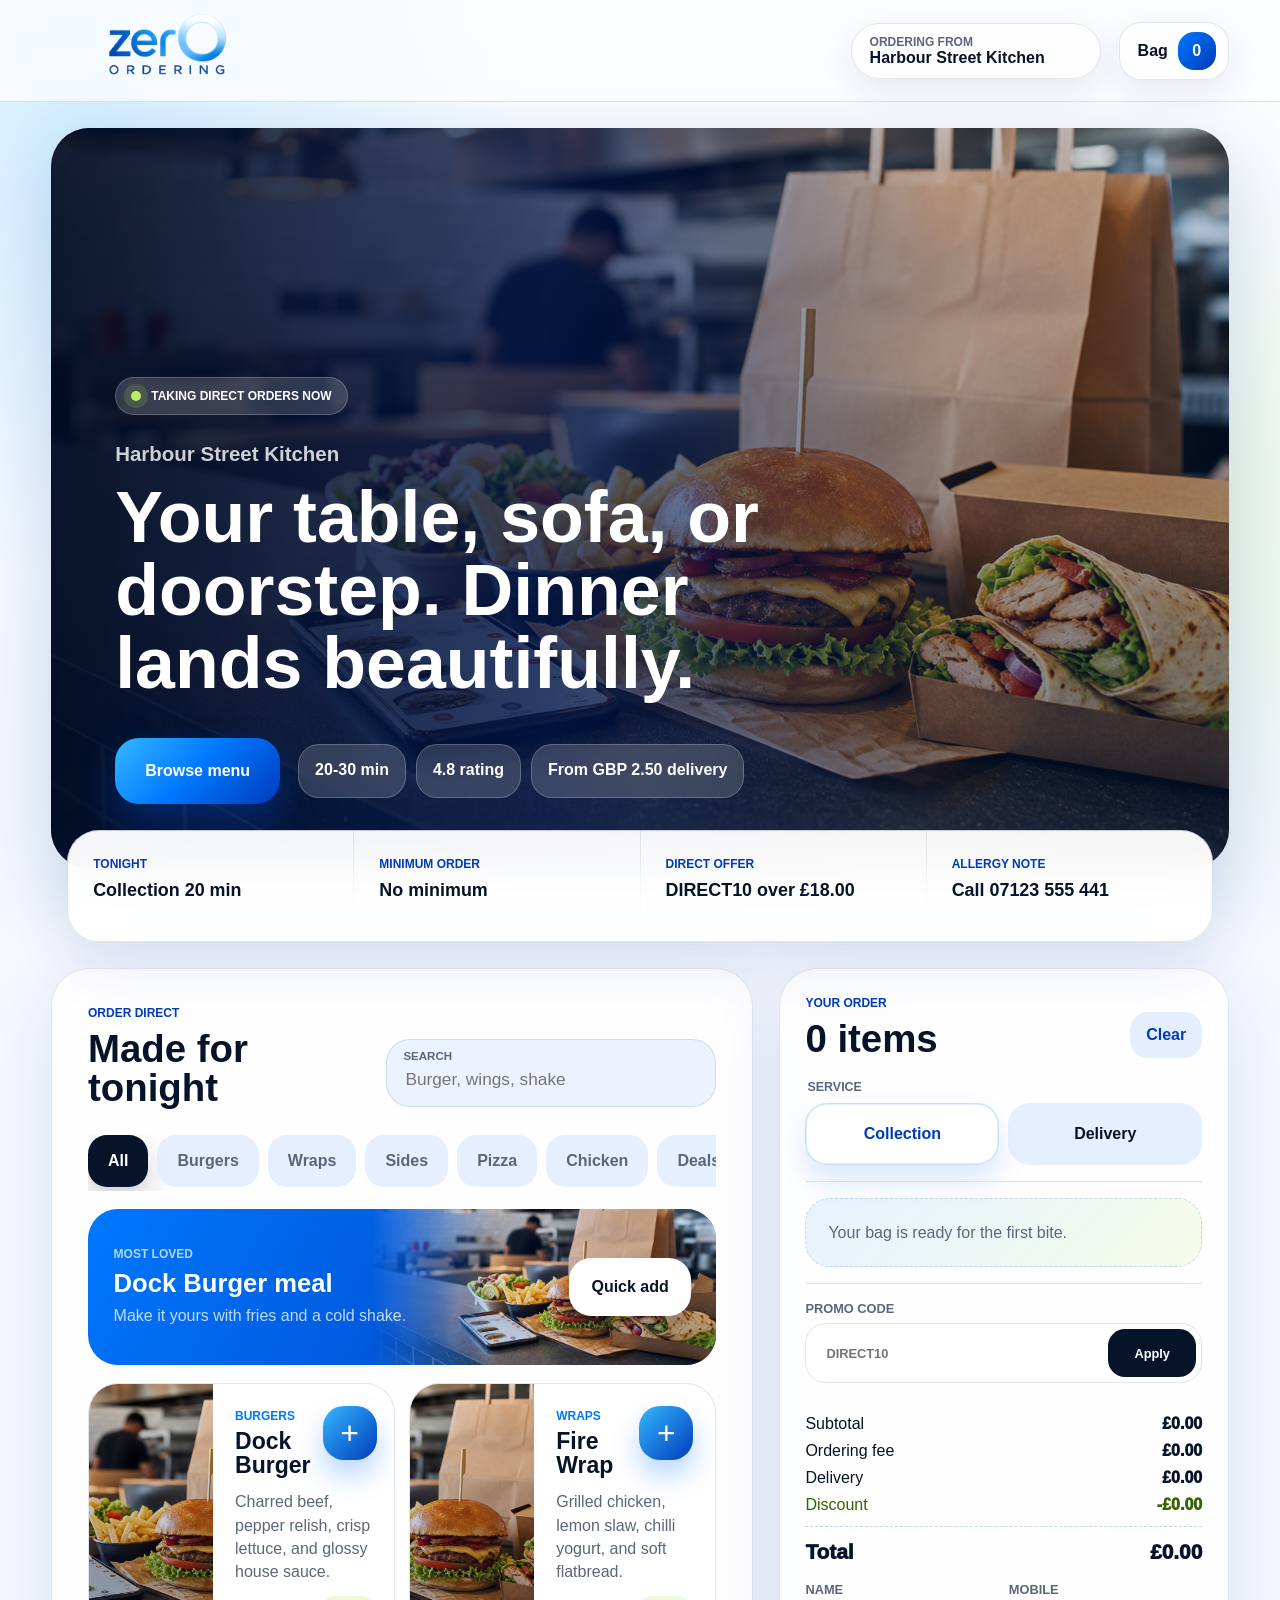
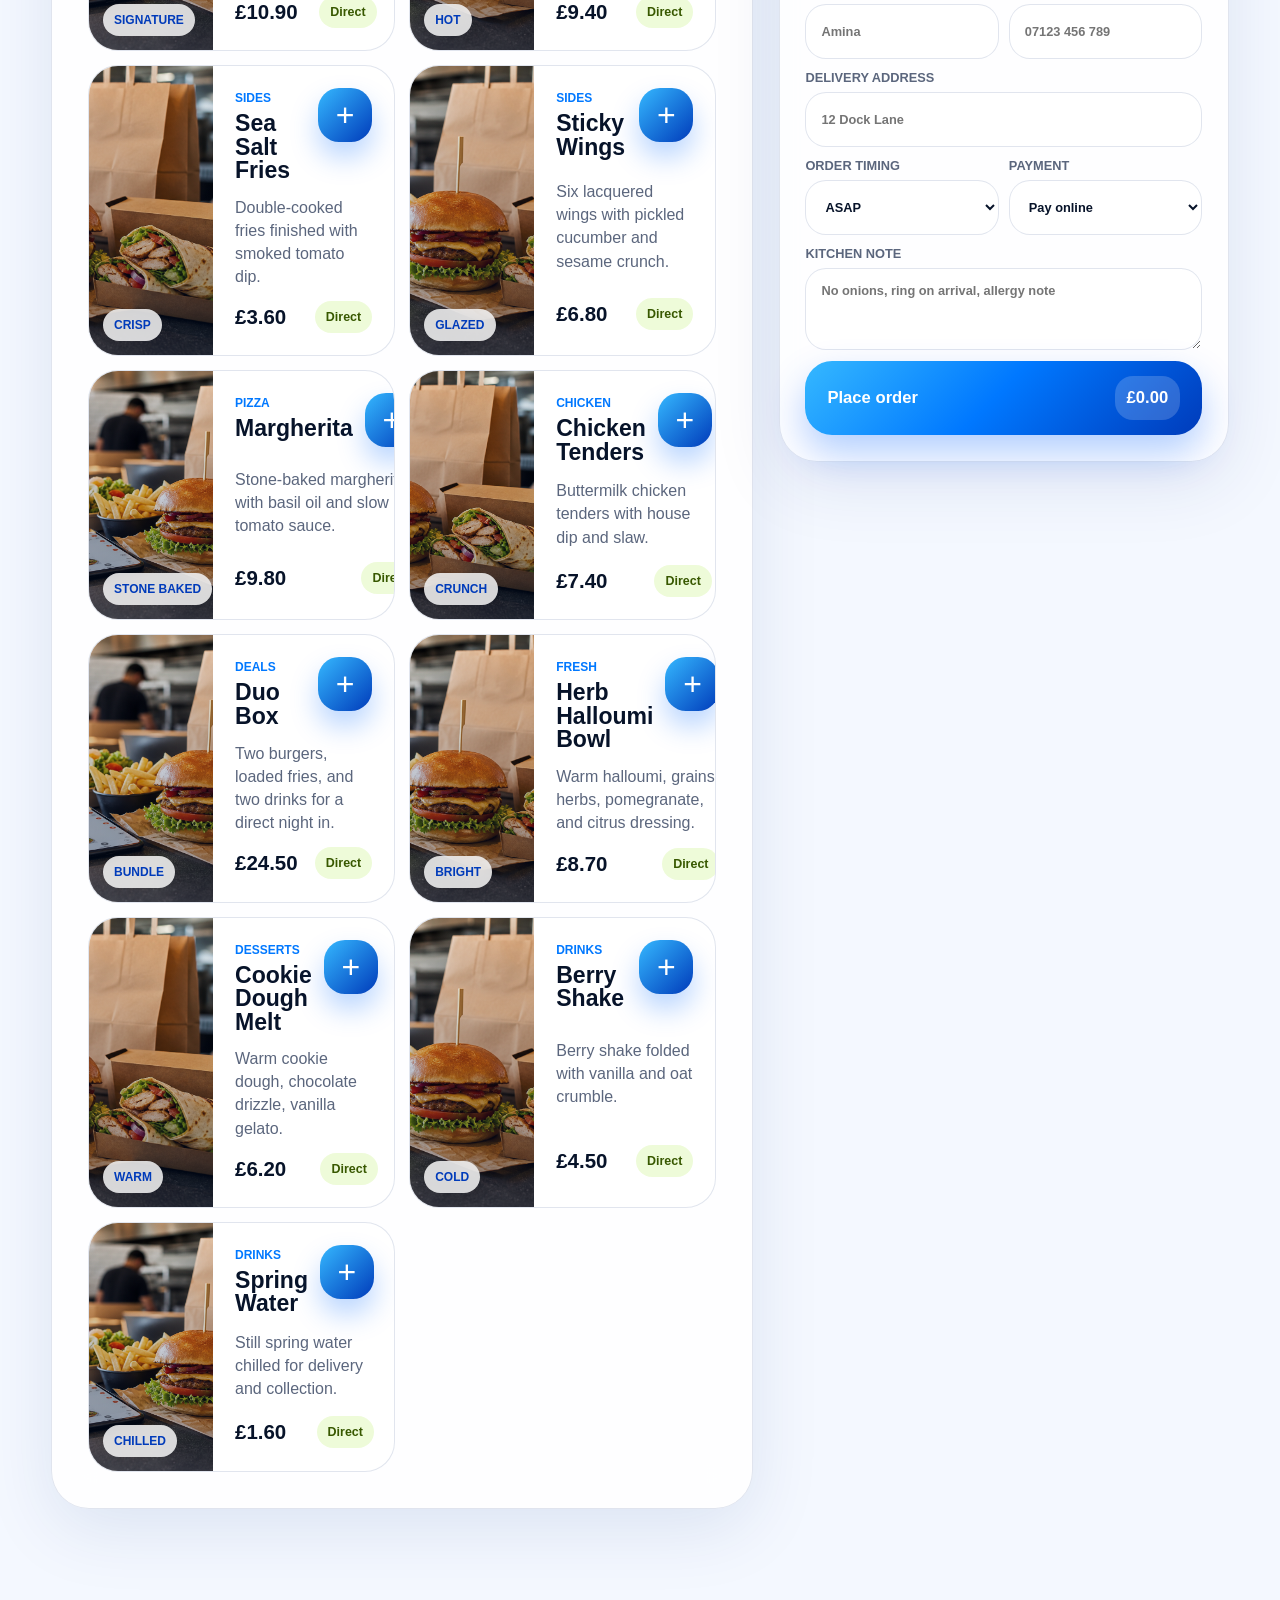
==== commit 0c991d42: "Expand ordering and fulfilment workflows" ====
--- a/index.html
+++ b/index.html
@@ -46,19 +46,19 @@
       <section class="restaurant-bar" aria-label="Restaurant details">
         <div>
           <p>Tonight</p>
-          <strong>Fresh from the kitchen</strong>
+          <strong id="customer-service-status">Fresh from the kitchen</strong>
         </div>
         <div>
           <p>Minimum order</p>
-          <strong>No minimum</strong>
+          <strong id="customer-minimum">No minimum</strong>
         </div>
         <div>
           <p>Direct offer</p>
-          <strong>DIRECT10 over GBP 18</strong>
+          <strong id="customer-offer">DIRECT10 over GBP 18</strong>
         </div>
         <div>
           <p>Allergy note</p>
-          <strong>Call before ordering</strong>
+          <strong id="customer-contact">Call before ordering</strong>
         </div>
       </section>
 
@@ -144,6 +144,36 @@
               Delivery address
               <input name="address" type="text" placeholder="12 Dock Lane" />
             </label>
+            <div class="delivery-fields" id="delivery-fields" hidden>
+              <label>
+                Delivery postcode
+                <input name="postcode" type="text" placeholder="HD1 2AB" />
+              </label>
+              <p class="zone-note" id="zone-note"></p>
+            </div>
+            <div class="form-pair">
+              <label>
+                Order timing
+                <select name="timing">
+                  <option value="ASAP">ASAP</option>
+                  <option value="18:30">18:30</option>
+                  <option value="19:00">19:00</option>
+                  <option value="19:30">19:30</option>
+                </select>
+              </label>
+              <label>
+                Payment
+                <select name="payment">
+                  <option>Pay online</option>
+                  <option>Cash on collection</option>
+                  <option>Cash on delivery</option>
+                </select>
+              </label>
+            </div>
+            <label>
+              Kitchen note
+              <textarea name="note" rows="2" placeholder="No onions, ring on arrival, allergy note"></textarea>
+            </label>
             <button class="pay-button" type="submit">
               <span>Place order</span>
               <strong id="pay-total">GBP 1.00</strong>
@@ -154,6 +184,7 @@
             <span>Sent to the kitchen</span>
             <strong id="confirmation-number"></strong>
             <p id="confirmation-copy"></p>
+            <ol class="tracking-steps" id="tracking-steps"></ol>
           </div>
         </aside>
       </div>
--- a/styles.css
+++ b/styles.css
@@ -35,7 +35,9 @@
 }
 
 button,
-input {
+input,
+select,
+textarea {
   font: inherit;
 }
 
@@ -328,7 +330,9 @@
   text-transform: uppercase;
 }
 
-input {
+input,
+select,
+textarea {
   background: transparent;
   border: 0;
   color: var(--ink);
@@ -721,12 +725,46 @@
 }
 
 .promo-field input,
-.checkout-form input {
+.checkout-form input,
+.checkout-form select,
+.checkout-form textarea {
   background: rgba(255, 255, 255, 0.86);
   color: var(--ink);
   min-height: 55px;
   padding: 0 15px;
   text-transform: none;
+}
+
+.checkout-form select,
+.checkout-form textarea {
+  border: 1px solid var(--line);
+  border-radius: 21px;
+  outline: 0;
+}
+
+.checkout-form textarea {
+  min-height: 82px;
+  padding: 14px 15px;
+  resize: vertical;
+}
+
+.delivery-fields {
+  display: grid;
+  gap: 8px;
+}
+
+.delivery-fields[hidden] {
+  display: none;
+}
+
+.zone-note {
+  background: rgba(53, 184, 255, 0.12);
+  border: 1px solid rgba(0, 120, 255, 0.16);
+  border-radius: 20px;
+  color: var(--zero-deep);
+  font-size: 0.92rem;
+  min-height: 48px;
+  padding: 13px;
 }
 
 .promo-field span input {
@@ -824,6 +862,38 @@
 
 .order-confirmation strong {
   font-size: 1.65rem;
+}
+
+.tracking-steps {
+  display: grid;
+  gap: 8px;
+  list-style: none;
+  margin: 10px 0 0;
+  padding: 0;
+}
+
+.tracking-steps li {
+  align-items: center;
+  background: rgba(255, 255, 255, 0.78);
+  border-radius: 18px;
+  display: flex;
+  font-weight: 850;
+  gap: 9px;
+  min-height: 44px;
+  padding: 0 12px;
+}
+
+.tracking-steps li::before {
+  background: rgba(0, 120, 255, 0.24);
+  border-radius: 50%;
+  content: "";
+  height: 12px;
+  width: 12px;
+}
+
+.tracking-steps li.active::before {
+  background: var(--zero);
+  box-shadow: 0 0 0 6px rgba(0, 120, 255, 0.13);
 }
 
 .mobile-basket {
